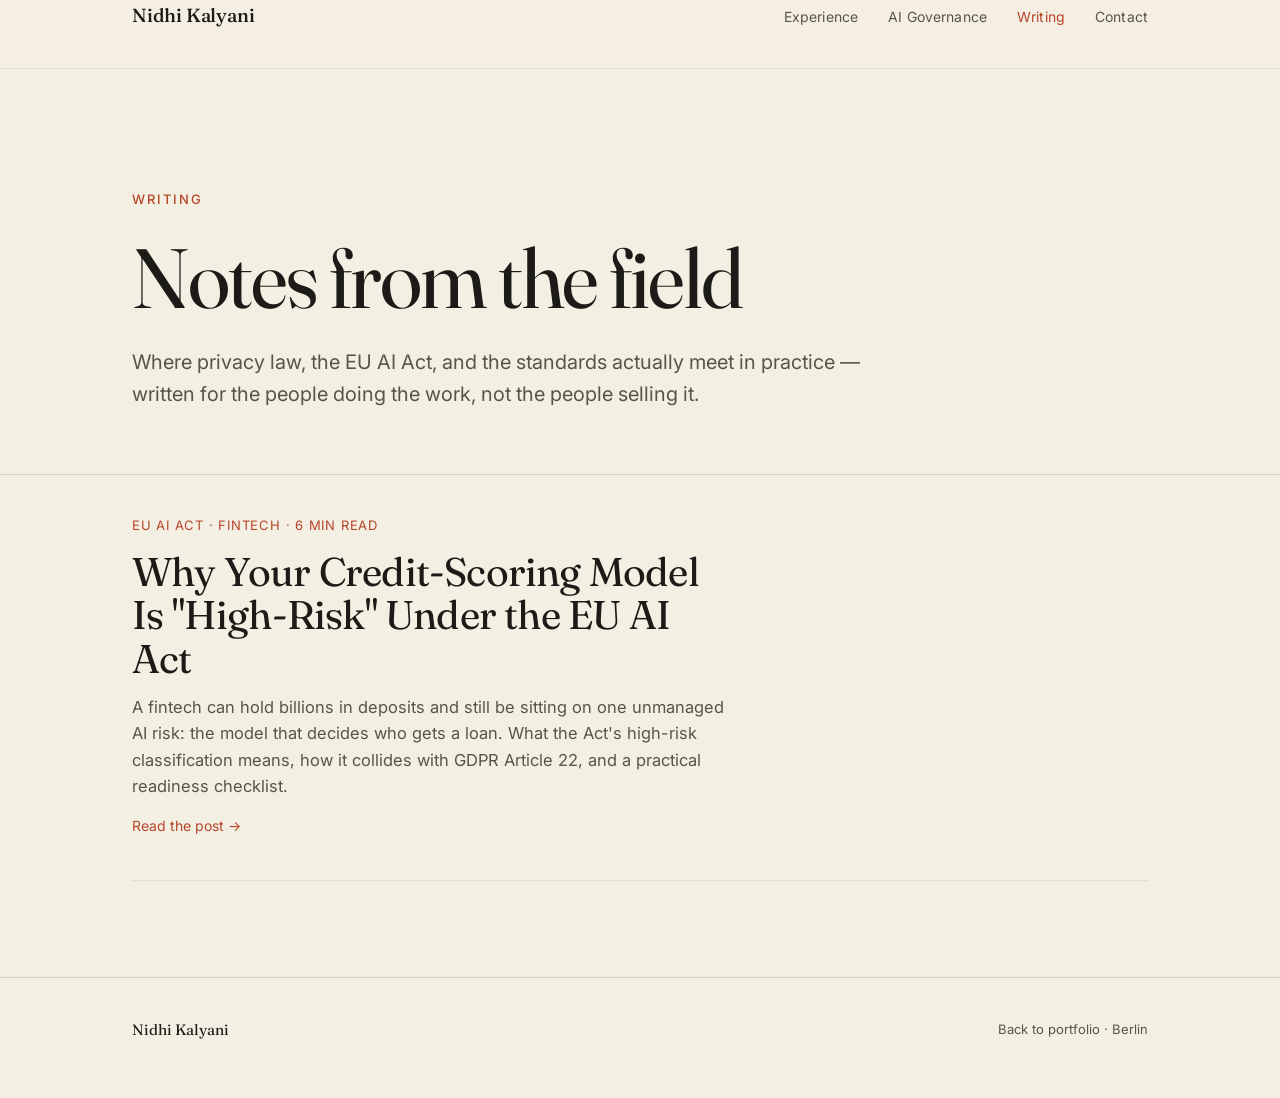
==== blog/index.html @ c541b162 "Add blog: shared blog.css, listing page, and first EU AI Act post; link from homepage Co-Authored-By" ====
<!DOCTYPE html>
<html lang="en">
<head>
<meta charset="utf-8" />
<meta name="viewport" content="width=device-width, initial-scale=1" />
<title>Writing — Nidhi Kalyani</title>
<meta name="description" content="Writing on privacy, the EU AI Act, GDPR, and AI governance in practice — by Nidhi Kalyani, a privacy professional moving into AI governance." />
<meta property="og:type" content="website" />
<meta property="og:title" content="Writing — Nidhi Kalyani" />
<meta property="og:description" content="Notes on privacy, the EU AI Act, GDPR, and AI governance in practice." />

<link rel="preconnect" href="https://fonts.googleapis.com" />
<link rel="preconnect" href="https://fonts.gstatic.com" crossorigin />
<link href="https://fonts.googleapis.com/css2?family=Fraunces:ital,opsz,wght@0,9..144,300..600;1,9..144,300..500&family=Inter:wght@400;500;600&display=swap" rel="stylesheet" />
<link rel="stylesheet" href="../blog.css" />
</head>

<body>

<nav>
  <div class="wrap">
    <a class="brand" href="../index.html">Nidhi Kalyani</a>
    <div class="links">
      <a href="../index.html#experience">Experience</a>
      <a href="../index.html#ai-governance">AI Governance</a>
      <a href="index.html" class="active">Writing</a>
      <a href="../index.html#contact">Contact</a>
    </div>
  </div>
</nav>

<header class="blog-head">
  <div class="wrap">
    <div class="eyebrow">Writing</div>
    <h1 class="serif">Notes from the field</h1>
    <p>Where privacy law, the EU AI Act, and the standards actually meet in practice — written for the people doing the work, not the people selling it.</p>
  </div>
</header>

<section class="post-list">
  <div class="wrap">

    <a class="post-card" href="why-credit-scoring-is-high-risk-eu-ai-act.html">
      <div class="pc-meta">EU AI Act · Fintech · 6 min read</div>
      <div class="pc-title serif">Why Your Credit-Scoring Model Is "High-Risk" Under the EU AI Act</div>
      <p class="pc-excerpt">A fintech can hold billions in deposits and still be sitting on one unmanaged AI risk: the model that decides who gets a loan. What the Act's high-risk classification means, how it collides with GDPR Article 22, and a practical readiness checklist.</p>
      <span class="pc-more">Read the post →</span>
    </a>

  </div>
</section>

<footer>
  <div class="wrap" style="display:flex; justify-content:space-between; align-items:center; width:100%;">
    <span class="serif">Nidhi Kalyani</span>
    <span><a href="../index.html">Back to portfolio</a> · Berlin</span>
  </div>
</footer>

</body>
</html>
---- blog.css ----
/* ============================================================
   blog.css — shared styling for Nidhi Kalyani's writing pages.
   Reuses the portfolio's design tokens so the blog matches the
   homepage. Linked by /blog/index.html and /blog/<post>.html
   ============================================================ */

:root {
  --paper: #F4EFE3;
  --paper-2: #EFE9DA;
  --ink: #1C1B17;
  --ink-soft: #595449;
  --accent: #B6452A;
  --line: rgba(28, 27, 23, 0.14);
  --line-soft: rgba(28, 27, 23, 0.08);
}

* { margin: 0; padding: 0; box-sizing: border-box; }
html { scroll-behavior: smooth; }

body {
  background: var(--paper);
  color: var(--ink);
  font-family: "Inter", system-ui, sans-serif;
  font-size: 17px;
  line-height: 1.6;
  -webkit-font-smoothing: antialiased;
  text-rendering: optimizeLegibility;
}

.serif { font-family: "Fraunces", Georgia, serif; font-optical-sizing: auto; }

.wrap { width: 100%; max-width: 1080px; margin: 0 auto; padding: 0 32px; }

/* ---------- NAV (matches homepage) ---------- */
nav {
  position: sticky; top: 0; z-index: 50;
  background: rgba(244, 239, 227, 0.9);
  backdrop-filter: saturate(120%);
  border-bottom: 1px solid var(--line-soft);
}
nav .wrap { display: flex; align-items: baseline; justify-content: space-between; height: 68px; }
nav .brand { font-family: "Fraunces", serif; font-weight: 500; font-size: 19px; letter-spacing: -0.01em; text-decoration: none; color: var(--ink); }
nav .links { display: flex; gap: 30px; font-size: 14px; letter-spacing: 0.01em; }
nav .links a { color: var(--ink-soft); text-decoration: none; transition: color 0.2s ease; }
nav .links a:hover { color: var(--accent); }
nav .links a.active { color: var(--accent); }

/* ---------- BLOG INDEX (listing) ---------- */
.blog-head { padding: 120px 0 64px; }
.blog-head .eyebrow {
  font-size: 13px; letter-spacing: 0.16em; text-transform: uppercase;
  color: var(--accent); font-weight: 500; margin-bottom: 28px;
}
.blog-head h1 {
  font-family: "Fraunces", serif; font-weight: 400;
  font-size: clamp(40px, 8vw, 84px); line-height: 0.96;
  letter-spacing: -0.025em; margin-bottom: 28px;
}
.blog-head p { font-size: clamp(17px, 2vw, 20px); color: var(--ink-soft); max-width: 56ch; }

.post-list { border-top: 1px solid var(--line); padding-bottom: 96px; }
.post-card {
  display: block; text-decoration: none; color: inherit;
  padding: 40px 0; border-bottom: 1px solid var(--line-soft);
  transition: padding-left 0.3s ease;
}
.post-card:hover { padding-left: 8px; }
.post-card .pc-meta {
  font-size: 13px; letter-spacing: 0.06em; text-transform: uppercase;
  color: var(--accent); margin-bottom: 14px;
}
.post-card .pc-title {
  font-family: "Fraunces", serif; font-weight: 400;
  font-size: clamp(26px, 4vw, 40px); letter-spacing: -0.02em;
  line-height: 1.08; margin-bottom: 14px; max-width: 22ch;
}
.post-card .pc-excerpt { color: var(--ink-soft); max-width: 60ch; font-size: 16.5px; }
.post-card .pc-more { color: var(--accent); font-size: 14px; margin-top: 16px; display: inline-block; }

/* ---------- ARTICLE (single post) ---------- */
.article { max-width: 720px; margin: 0 auto; padding: 0 32px; }
.back-link {
  display: inline-block; margin: 48px 0 40px; font-size: 14px;
  color: var(--ink-soft); text-decoration: none; transition: color 0.2s ease;
}
.back-link:hover { color: var(--accent); }

.article-header { margin-bottom: 48px; padding-bottom: 40px; border-bottom: 1px solid var(--line); }
.article-header .eyebrow {
  font-size: 13px; letter-spacing: 0.16em; text-transform: uppercase;
  color: var(--accent); font-weight: 500; margin-bottom: 24px;
}
.article-header h1 {
  font-family: "Fraunces", serif; font-weight: 400;
  font-size: clamp(34px, 6vw, 56px); line-height: 1.04;
  letter-spacing: -0.02em; margin-bottom: 24px;
}
.article-meta { font-size: 14px; color: var(--ink-soft); letter-spacing: 0.01em; }
.article-meta strong { color: var(--ink); font-weight: 600; }

/* prose */
.prose { font-size: 18px; line-height: 1.75; color: var(--ink); }
.prose > p { margin-bottom: 24px; }
.prose .lede { font-size: 21px; line-height: 1.6; color: var(--ink); font-family: "Fraunces", serif; font-style: italic; font-weight: 300; }
.prose h2 {
  font-family: "Fraunces", serif; font-weight: 400;
  font-size: clamp(24px, 4vw, 32px); letter-spacing: -0.015em;
  line-height: 1.15; margin: 48px 0 18px;
}
.prose h3 {
  font-family: "Fraunces", serif; font-weight: 500;
  font-size: 21px; margin: 32px 0 12px;
}
.prose a { color: var(--accent); text-decoration: underline; text-underline-offset: 3px; text-decoration-thickness: 1px; }
.prose strong { font-weight: 600; }
.prose ul, .prose ol { margin: 0 0 24px 0; padding-left: 0; list-style: none; }
.prose li { position: relative; padding-left: 24px; margin-bottom: 10px; color: var(--ink); }
.prose ul li::before { content: ""; position: absolute; left: 0; top: 13px; width: 7px; height: 1px; background: var(--accent); }
.prose ol { counter-reset: item; }
.prose ol li { counter-increment: item; }
.prose ol li::before { content: counter(item); position: absolute; left: 0; top: 0; color: var(--accent); font-family: "Fraunces", serif; font-size: 15px; }

/* callout / key-insight box */
.callout {
  background: var(--paper-2); border-left: 3px solid var(--accent);
  padding: 22px 26px; margin: 32px 0; border-radius: 0 6px 6px 0;
}
.callout .callout-label {
  font-size: 12px; letter-spacing: 0.14em; text-transform: uppercase;
  color: var(--accent); font-weight: 600; margin-bottom: 8px;
}
.callout p { margin: 0; font-size: 17px; line-height: 1.6; }

/* TL;DR box */
.tldr {
  background: var(--paper-2); border: 1px solid var(--line);
  padding: 26px 30px; margin: 0 0 44px; border-radius: 8px;
}
.tldr .tldr-label {
  font-size: 12px; letter-spacing: 0.14em; text-transform: uppercase;
  color: var(--accent); font-weight: 600; margin-bottom: 14px;
}
.tldr ul { margin: 0; }

/* diagram / ASCII block */
.diagram {
  background: var(--paper-2); border: 1px solid var(--line-soft);
  border-radius: 8px; padding: 22px 24px; margin: 32px 0;
  font-family: "SF Mono", ui-monospace, Menlo, Consolas, monospace;
  font-size: 13px; line-height: 1.5; color: var(--ink);
  overflow-x: auto; white-space: pre;
}

/* comparison table */
.table-wrap { overflow-x: auto; margin: 32px 0; }
table { width: 100%; border-collapse: collapse; font-size: 15.5px; }
th, td { text-align: left; padding: 13px 16px; border-bottom: 1px solid var(--line-soft); vertical-align: top; }
th { font-weight: 600; color: var(--ink); border-bottom: 1px solid var(--line); font-size: 13px; letter-spacing: 0.04em; text-transform: uppercase; }
td { color: var(--ink-soft); }
td strong { color: var(--ink); }

/* pull quote */
.pullquote {
  font-family: "Fraunces", serif; font-style: italic; font-weight: 300;
  font-size: clamp(22px, 3.4vw, 28px); line-height: 1.35; color: var(--ink);
  margin: 40px 0; padding-left: 24px; border-left: 3px solid var(--accent);
}

/* author / CTA at end */
.post-cta {
  margin: 56px 0 0; padding: 32px 0 0; border-top: 1px solid var(--line);
  color: var(--ink-soft); font-size: 16px;
}
.post-cta a { color: var(--accent); text-decoration: none; border-bottom: 1px solid transparent; transition: border-color 0.2s ease; }
.post-cta a:hover { border-color: var(--accent); }

/* ---------- FOOTER ---------- */
footer {
  padding: 40px 0 56px; border-top: 1px solid var(--line);
  display: flex; justify-content: space-between; align-items: center;
  font-size: 13px; color: var(--ink-soft);
}
footer .serif { font-size: 15px; color: var(--ink); }
footer a { color: var(--ink-soft); text-decoration: none; }
footer a:hover { color: var(--accent); }

/* ---------- RESPONSIVE ---------- */
@media (max-width: 720px) {
  body { font-size: 16px; }
  .wrap, .article { padding: 0 22px; }
  nav .links { gap: 18px; }
  .blog-head { padding: 90px 0 48px; }
  .prose { font-size: 17px; }
  .diagram { font-size: 11.5px; }
  footer { flex-direction: column; gap: 12px; align-items: flex-start; }
}
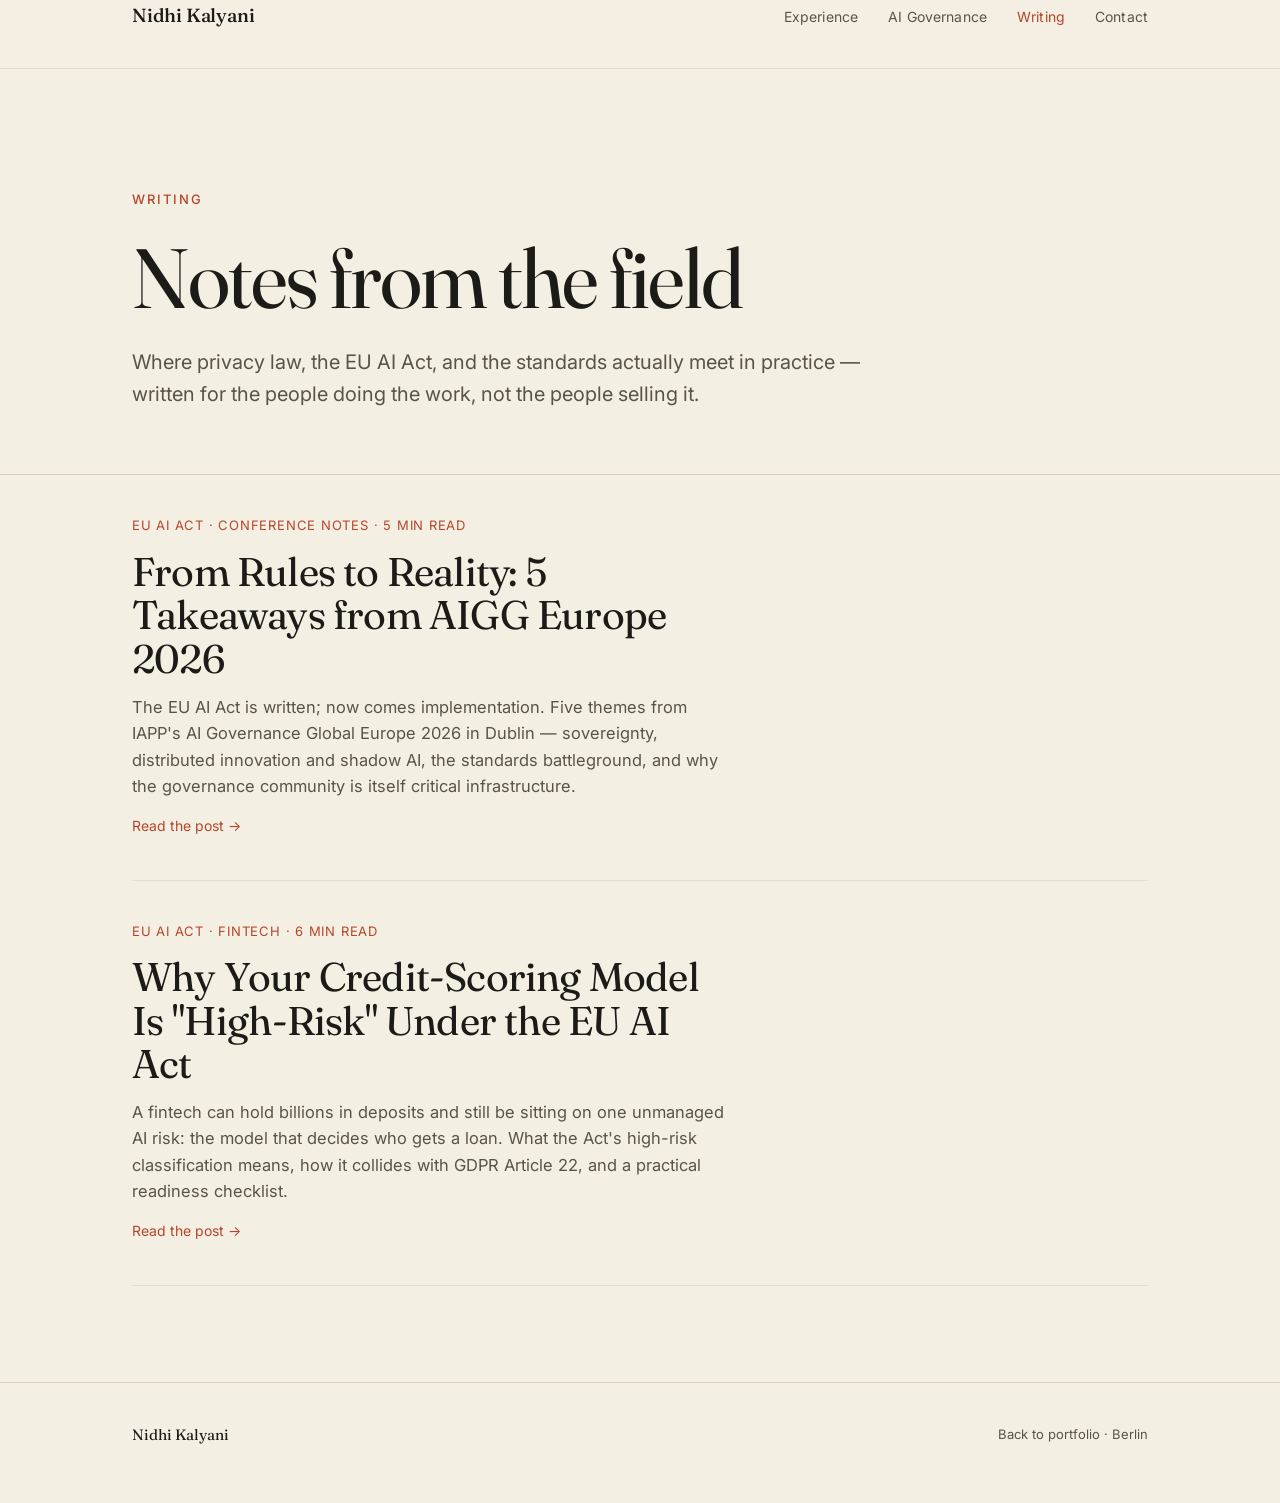
==== commit 1d5313c0: "Add blog post: 5 takeaways from AIGG Europe 2026; link from listing Co-Authored-By: Claude Opus 4.8 " ====
--- a/blog/index.html
+++ b/blog/index.html
@@ -40,6 +40,13 @@
 <section class="post-list">
   <div class="wrap">
 
+    <a class="post-card" href="aigg-europe-2026-from-rules-to-implementation.html">
+      <div class="pc-meta">EU AI Act · Conference Notes · 5 min read</div>
+      <div class="pc-title serif">From Rules to Reality: 5 Takeaways from AIGG Europe 2026</div>
+      <p class="pc-excerpt">The EU AI Act is written; now comes implementation. Five themes from IAPP's AI Governance Global Europe 2026 in Dublin — sovereignty, distributed innovation and shadow AI, the standards battleground, and why the governance community is itself critical infrastructure.</p>
+      <span class="pc-more">Read the post →</span>
+    </a>
+
     <a class="post-card" href="why-credit-scoring-is-high-risk-eu-ai-act.html">
       <div class="pc-meta">EU AI Act · Fintech · 6 min read</div>
       <div class="pc-title serif">Why Your Credit-Scoring Model Is "High-Risk" Under the EU AI Act</div>
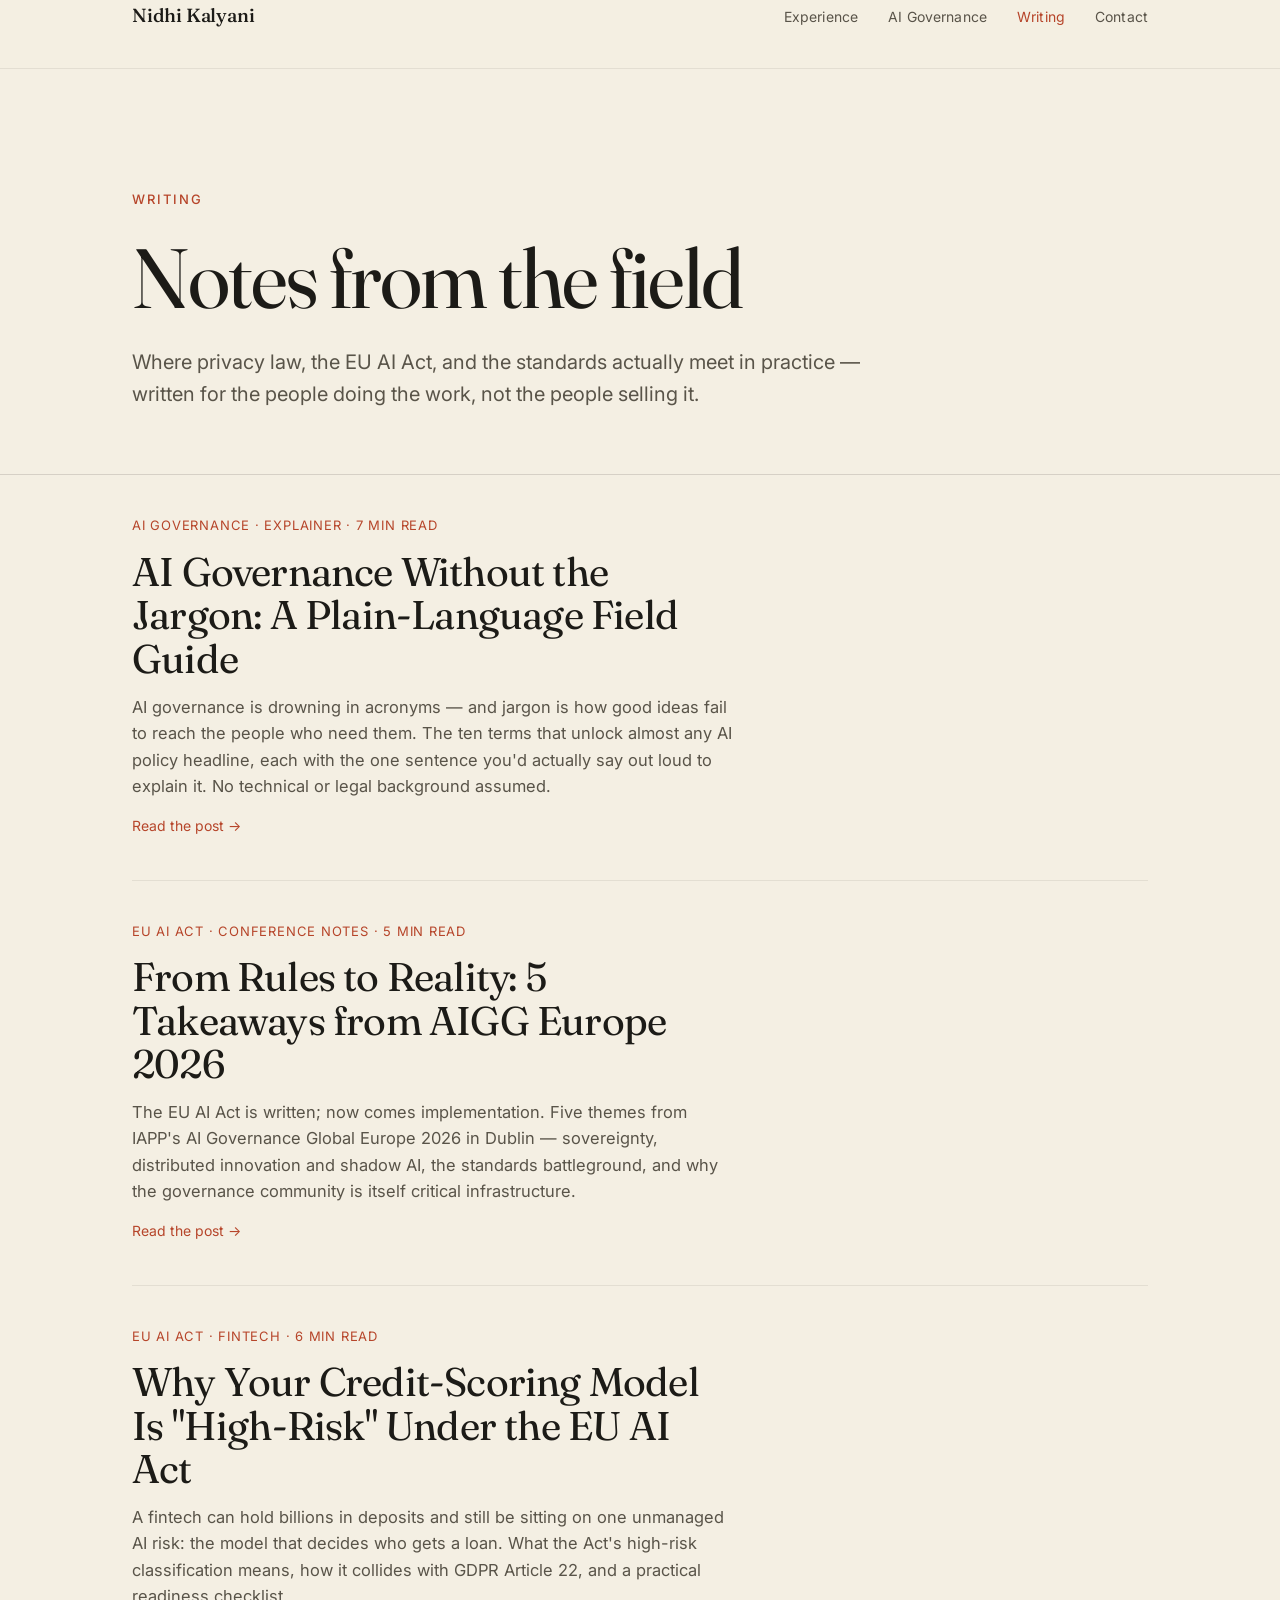
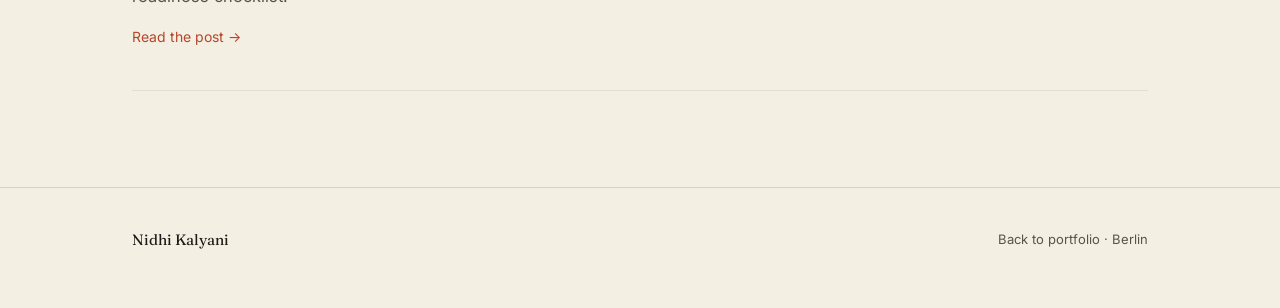
==== commit 5ae0ad95: "Add communications samples page and plain-language AI governance explainer - New page communications" ====
--- a/blog/index.html
+++ b/blog/index.html
@@ -40,6 +40,13 @@
 <section class="post-list">
   <div class="wrap">
 
+    <a class="post-card" href="ai-governance-without-the-jargon.html">
+      <div class="pc-meta">AI Governance · Explainer · 7 min read</div>
+      <div class="pc-title serif">AI Governance Without the Jargon: A Plain-Language Field Guide</div>
+      <p class="pc-excerpt">AI governance is drowning in acronyms — and jargon is how good ideas fail to reach the people who need them. The ten terms that unlock almost any AI policy headline, each with the one sentence you'd actually say out loud to explain it. No technical or legal background assumed.</p>
+      <span class="pc-more">Read the post →</span>
+    </a>
+
     <a class="post-card" href="aigg-europe-2026-from-rules-to-implementation.html">
       <div class="pc-meta">EU AI Act · Conference Notes · 5 min read</div>
       <div class="pc-title serif">From Rules to Reality: 5 Takeaways from AIGG Europe 2026</div>
